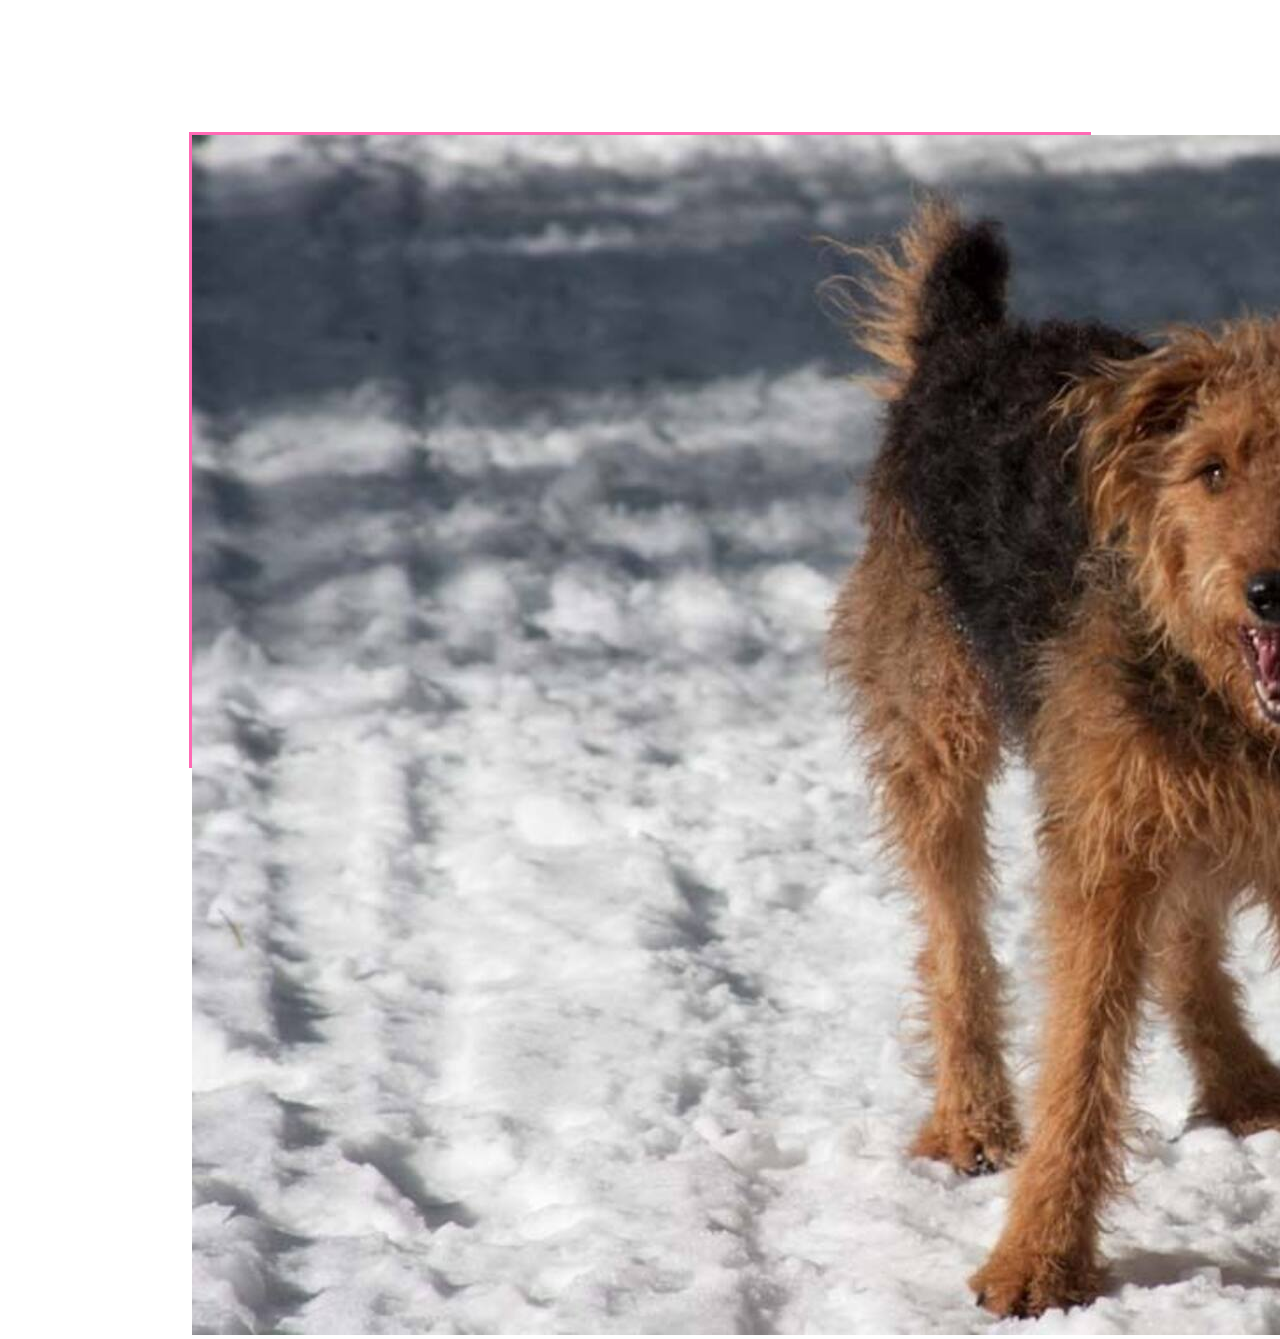
==== src/Chapter 1/01_01b/index.html @ 693178ad "Lesson 01_01" ====
<!doctype html>
<html lang="en-US">

<head>
  <meta charset="utf-8" />
  <meta name="viewport" content="width=device-width" />
  <title>Modern image markup</title>
  <link href="style.css" rel="stylesheet" type="text/css" />
</head>

<body>
  <main class="container">
    <div class="content">
      <img src="../../assets/images/snow-dog.jpg" />
    </div>
  </main>
</body>

</html>
---- src/Chapter 1/01_01b/style.css ----
body {
  margin: 0;
}

.container {
  align-items: center;
  display: flex;
  height: 100vh;
  justify-content: center;
}

.content {
  border: 3px solid hotpink;
  height: 70vh;
  width: 70vw;
}
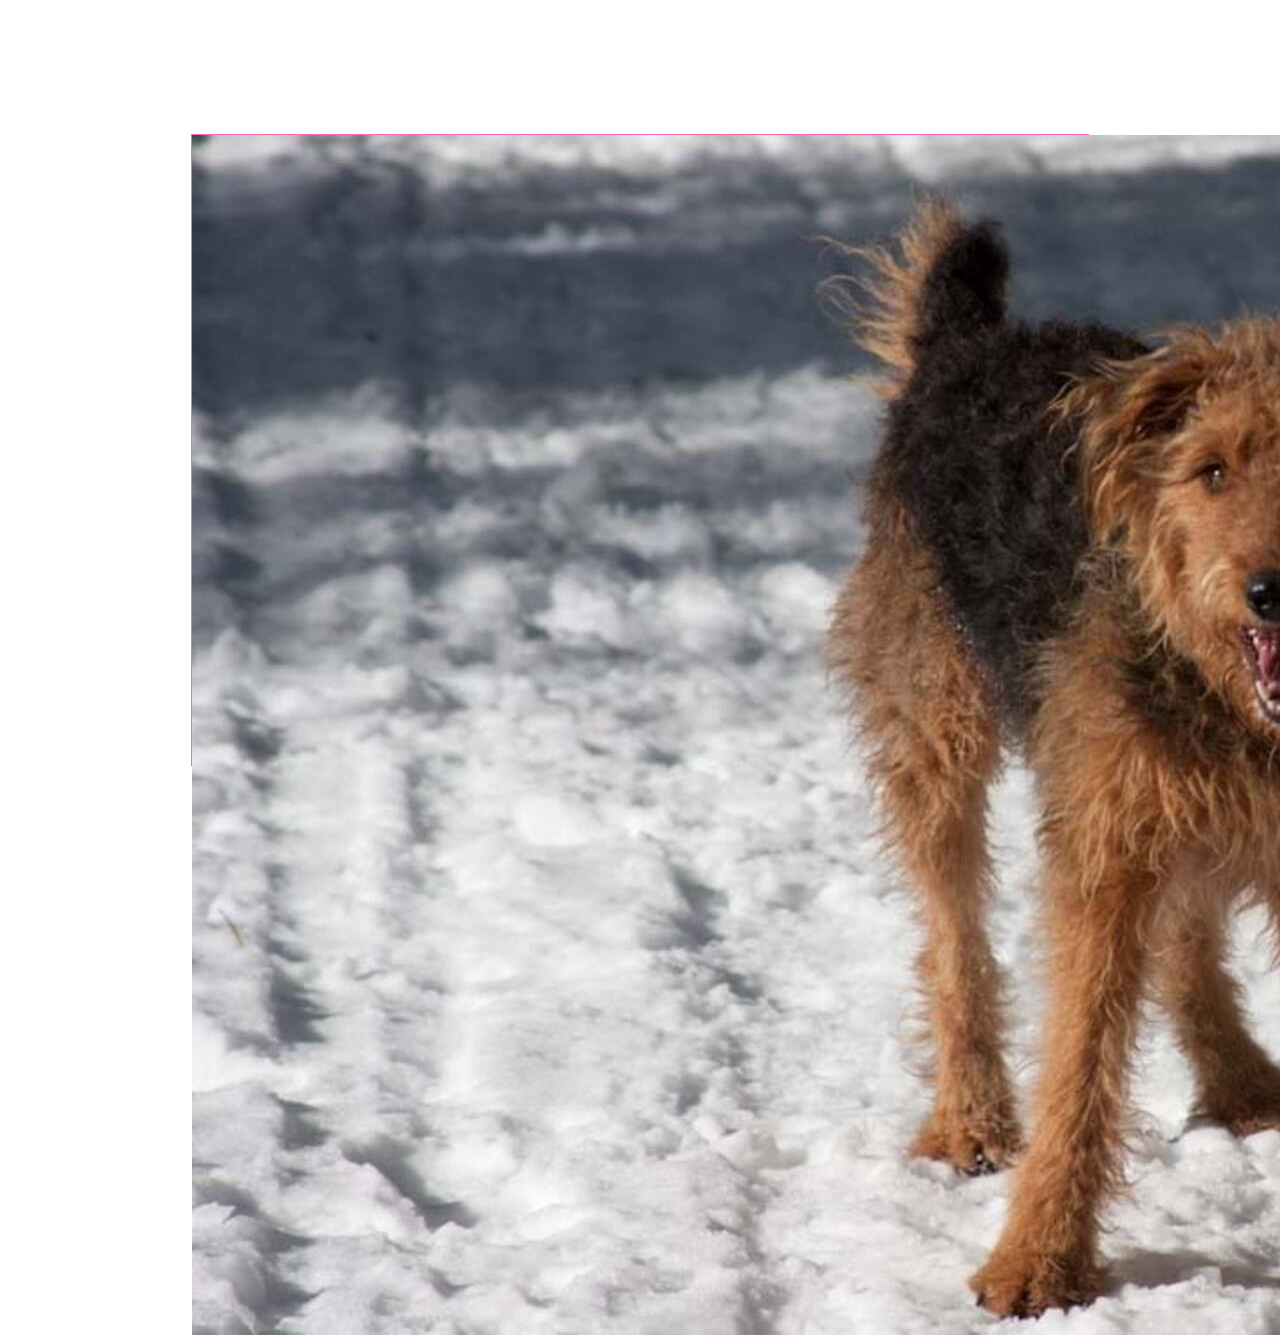
==== commit 391c18ec: "01_02 commit" ====
--- a/src/Chapter 1/01_01b/index.html
+++ b/src/Chapter 1/01_01b/index.html
@@ -3,16 +3,16 @@
 
 <head>
   <meta charset="utf-8" />
-  <meta name="viewport" content="width=device-width" />
+  <meta name="viewport" content="width=device-width, initial-scale=1.0" />
   <title>Modern image markup</title>
   <link href="style.css" rel="stylesheet" type="text/css" />
 </head>
 
 <body>
   <main class="container">
-    <div class="content">
+    <article class="content">
       <img src="../../assets/images/snow-dog.jpg" />
-    </div>
+    </article>
   </main>
 </body>
 
--- a/src/Chapter 1/01_01b/style.css
+++ b/src/Chapter 1/01_01b/style.css
@@ -10,7 +10,7 @@
 }
 
 .content {
-  border: 3px solid hotpink;
+  border: 1px solid hotpink;
   height: 70vh;
   width: 70vw;
 }
